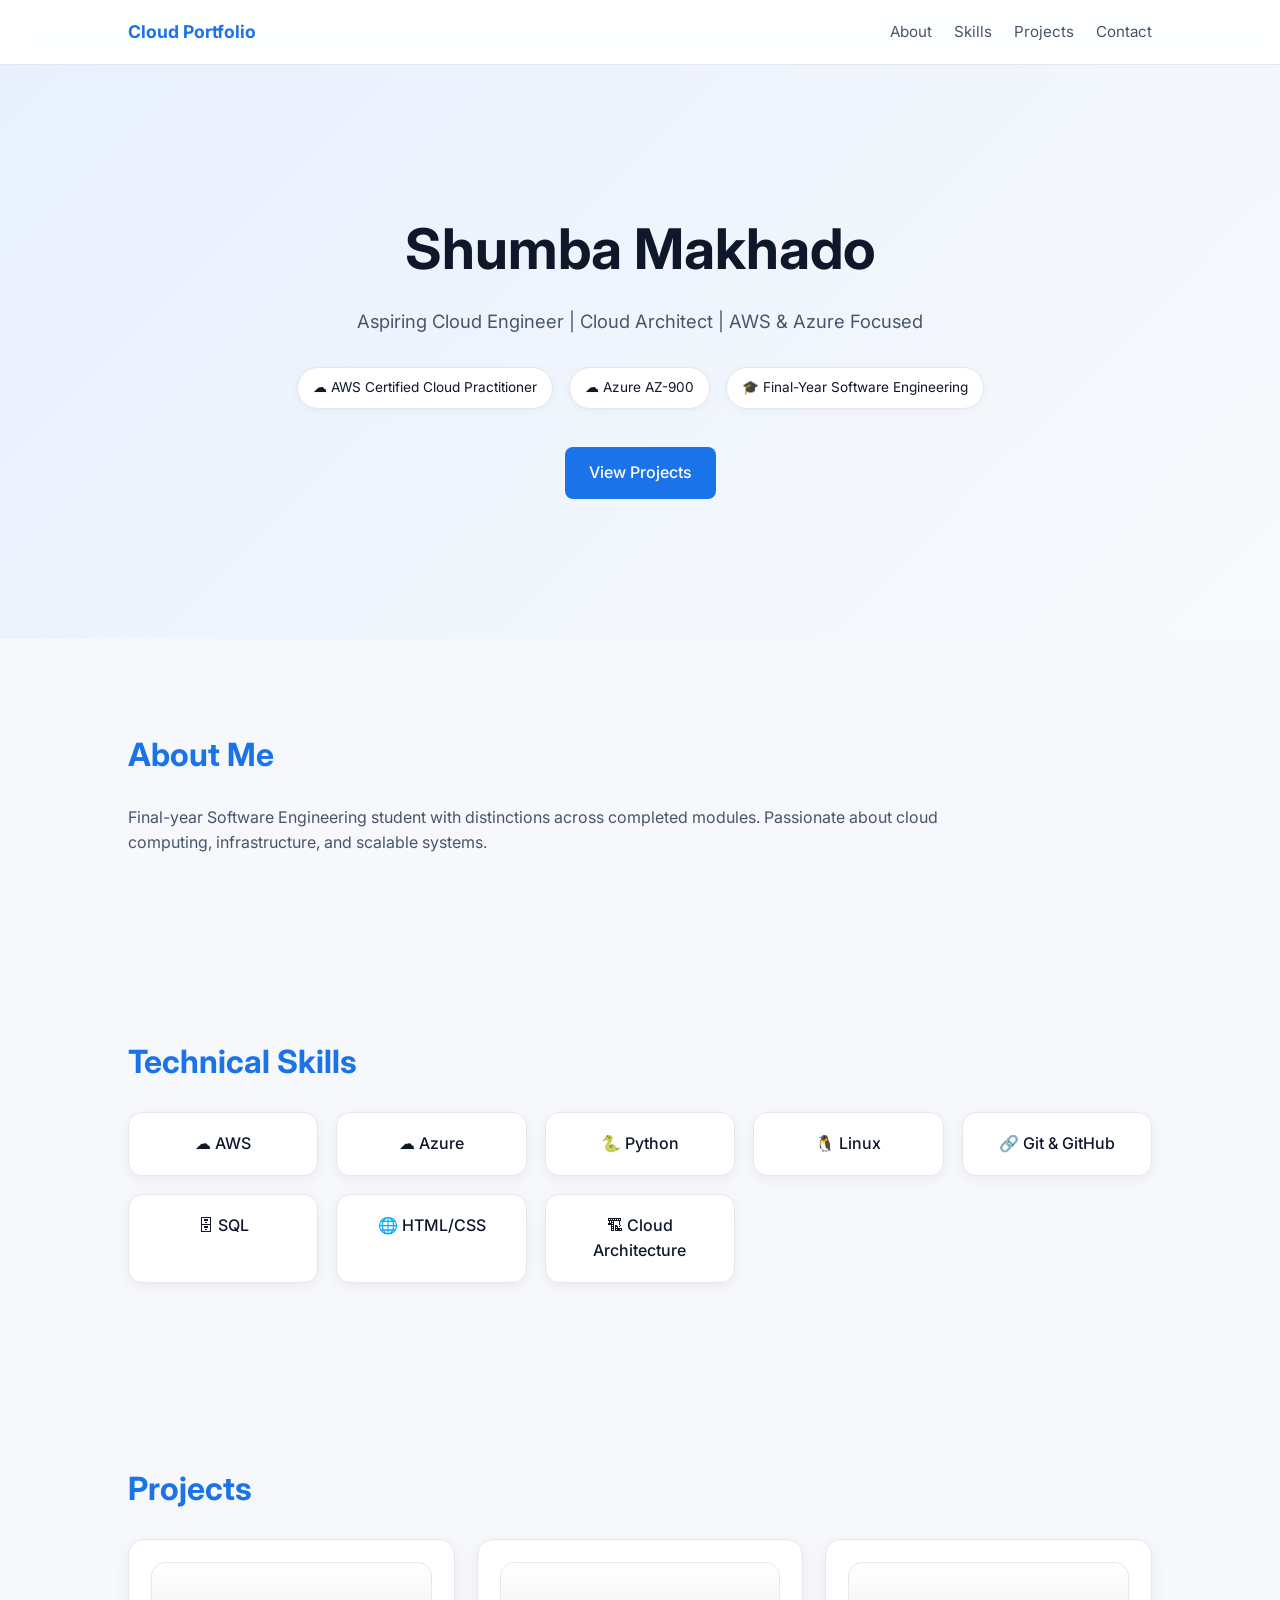
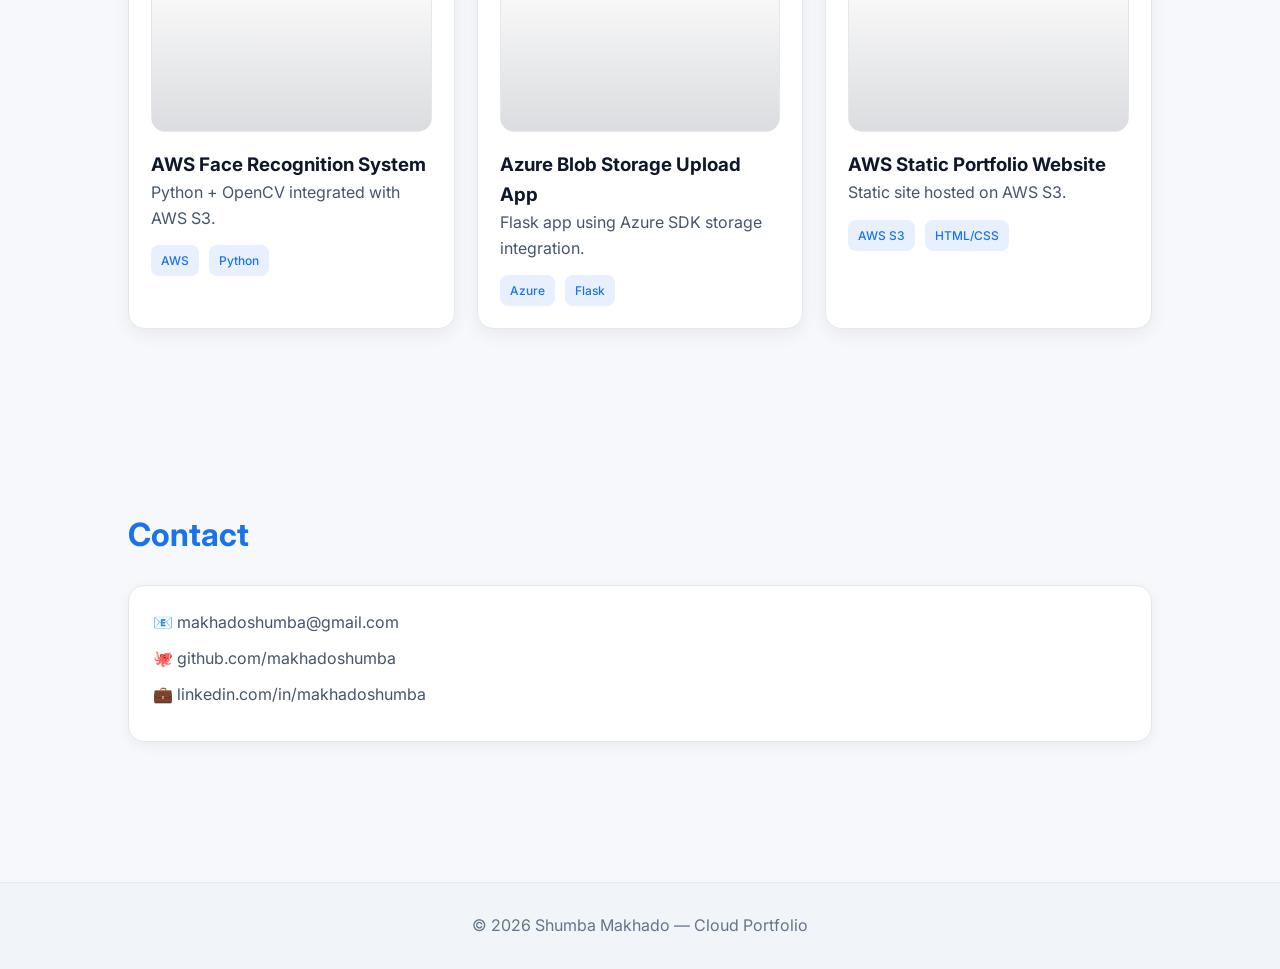
==== Aws static website.html @ bc341197 "Initial cloud portfolio website" ====
<!DOCTYPE html>
<html lang="en">
<head>
  <meta charset="UTF-8" />
  <meta name="viewport" content="width=device-width, initial-scale=1.0"/>
  <title>Shumba Makhado | Cloud Engineer</title>

  <!-- ☁ CLOUD FAVICON (LOGO) -->
  <link rel="icon" type="image/svg+xml"
  href="data:image/svg+xml,
  <svg xmlns='http://www.w3.org/2000/svg' viewBox='0 0 100 100'>
    <rect width='100' height='100' fill='white'/>

    <path d='M30 65
             C20 65 15 58 15 50
             C15 42 22 36 30 37
             C33 28 42 24 50 28
             C58 24 67 28 70 37
             C78 36 85 42 85 50
             C85 58 80 65 70 65
             Z'
          fill='%231a73e8'/>

    <text x='50%' y='60%'
          text-anchor='middle'
          font-size='28'
          fill='white'
          font-family='Arial'
          font-weight='700'>
      C
    </text>

  </svg>">

  <!-- FONT -->
  <link href="https://fonts.googleapis.com/css2?family=Inter:wght@300;400;500;600;700&display=swap" rel="stylesheet">

  <style>

    *{
      margin:0;
      padding:0;
      box-sizing:border-box;
      font-family:'Inter',sans-serif;
    }

    html{
      scroll-behavior:smooth;
    }

    body{
      background:#f6f8fc;
      color:#0f172a;
      line-height:1.6;
    }

    /* NAV */
    nav{
      display:flex;
      justify-content:space-between;
      align-items:center;
      padding:18px 10%;
      background:rgba(255,255,255,0.9);
      backdrop-filter:blur(10px);
      position:sticky;
      top:0;
      border-bottom:1px solid #e5e7eb;
      z-index:1000;
    }

    .logo{
      font-size:1.1rem;
      font-weight:700;
      color:#1a73e8;
    }

    .links a{
      margin-left:18px;
      text-decoration:none;
      color:#475569;
      font-size:0.95rem;
      transition:0.2s;
    }

    .links a:hover{
      color:#1a73e8;
    }

    /* HERO */
    .hero{
      text-align:center;
      padding:140px 20px;
      background:linear-gradient(135deg,#e8f0fe,#f8fafc);
    }

    .hero h1{
      font-size:3.5rem;
      font-weight:700;
    }

    .hero p{
      margin-top:12px;
      font-size:1.15rem;
      color:#475569;
    }

    .badges{
      margin-top:25px;
    }

    .badges span{
      display:inline-block;
      margin:6px;
      padding:9px 15px;
      background:white;
      border:1px solid #e5e7eb;
      border-radius:999px;
      font-size:0.85rem;
      box-shadow:0 2px 10px rgba(0,0,0,0.04);
    }

    .btn{
      display:inline-block;
      margin-top:32px;
      padding:13px 24px;
      background:#1a73e8;
      color:white;
      border-radius:8px;
      text-decoration:none;
      font-weight:500;
      transition:0.2s;
    }

    .btn:hover{
      background:#1558b0;
      transform:translateY(-2px);
    }

    /* SECTIONS */
    section{
      padding:90px 10%;
    }

    h2{
      font-size:2rem;
      margin-bottom:25px;
      color:#1a73e8;
    }

    section p{
      max-width:850px;
      color:#475569;
    }

    /* SKILLS */
    .grid{
      display:grid;
      grid-template-columns:repeat(auto-fit,minmax(160px,1fr));
      gap:18px;
    }

    .grid div{
      background:white;
      padding:18px;
      border-radius:14px;
      border:1px solid #e5e7eb;
      text-align:center;
      box-shadow:0 4px 14px rgba(0,0,0,0.05);
      font-weight:500;
      transition:0.2s;
    }

    .grid div:hover{
      transform:translateY(-4px);
    }

    /* PROJECTS */
    .projects-grid{
      display:grid;
      grid-template-columns:repeat(auto-fit,minmax(320px,1fr));
      gap:22px;
    }

    .card{
      background:white;
      padding:22px;
      border-radius:16px;
      border:1px solid #e5e7eb;
      box-shadow:0 6px 18px rgba(0,0,0,0.06);
      transition:0.25s;
      height:100%;
    }

    .card:hover{
      transform:translateY(-6px);
      box-shadow:0 12px 28px rgba(0,0,0,0.08);
    }

    .card-link{
      text-decoration:none;
      color:inherit;
      display:block;
    }

    /* THUMBNAILS */
    .thumbnail{
      height:170px;
      border-radius:14px;
      margin-bottom:18px;
      background-size:cover;
      background-position:center;
      position:relative;
      overflow:hidden;
      border:1px solid #e5e7eb;
    }

    .thumbnail::after{
      content:"";
      position:absolute;
      inset:0;
      background:linear-gradient(to bottom, rgba(255,255,255,0.05), rgba(15,23,42,0.15));
    }

    .aws-thumb{
      background-image:url('https://images.unsplash.com/photo-1451187580459-43490279c0fa?q=80&w=1200&auto=format&fit=crop');
    }

    .azure-thumb{
      background-image:url('https://images.unsplash.com/photo-1558494949-ef010cbdcc31?q=80&w=1200&auto=format&fit=crop');
    }

    .website-thumb{
      background-image:url('https://images.unsplash.com/photo-1460925895917-afdab827c52f?q=80&w=1200&auto=format&fit=crop');
    }

    /* TAGS */
    .tag{
      display:inline-block;
      margin-top:14px;
      margin-right:6px;
      padding:6px 10px;
      background:#e8f0fe;
      color:#1a73e8;
      border-radius:8px;
      font-size:0.75rem;
      font-weight:500;
    }

    /* CONTACT */
    .contact-card{
      background:white;
      padding:24px;
      border-radius:16px;
      border:1px solid #e5e7eb;
      box-shadow:0 4px 14px rgba(0,0,0,0.05);
    }

    .contact-card p{
      margin-bottom:10px;
    }

    /* FOOTER */
    footer{
      text-align:center;
      padding:30px;
      background:#f1f5f9;
      border-top:1px solid #e5e7eb;
      color:#64748b;
      margin-top:50px;
    }

    /* MOBILE */
    @media(max-width:768px){
      .hero h1{ font-size:2.5rem; }

      nav{
        flex-direction:column;
        gap:15px;
      }

      .links{
        display:flex;
        flex-wrap:wrap;
        justify-content:center;
      }
    }

  </style>
</head>

<body>

<!-- NAV -->
<nav>
  <div class="logo">Cloud Portfolio</div>
  <div class="links">
    <a href="#about">About</a>
    <a href="#skills">Skills</a>
    <a href="#projects">Projects</a>
    <a href="#contact">Contact</a>
  </div>
</nav>

<!-- HERO -->
<header class="hero">
  <h1>Shumba Makhado</h1>
  <p>Aspiring Cloud Engineer | Cloud Architect | AWS & Azure Focused</p>

  <div class="badges">
    <span>☁ AWS Certified Cloud Practitioner</span>
    <span>☁ Azure AZ-900</span>
    <span>🎓 Final-Year Software Engineering</span>
  </div>

  <a href="#projects" class="btn">View Projects</a>
</header>

<!-- ABOUT -->
<section id="about">
  <h2>About Me</h2>
  <p>
    Final-year Software Engineering student with distinctions across completed modules.
    Passionate about cloud computing, infrastructure, and scalable systems.
  </p>
</section>

<!-- SKILLS -->
<section id="skills">
  <h2>Technical Skills</h2>

  <div class="grid">
    <div>☁ AWS</div>
    <div>☁ Azure</div>
    <div>🐍 Python</div>
    <div>🐧 Linux</div>
    <div>🔗 Git & GitHub</div>
    <div>🗄 SQL</div>
    <div>🌐 HTML/CSS</div>
    <div>🏗 Cloud Architecture</div>
  </div>
</section>

<!-- PROJECTS -->
<section id="projects">
  <h2>Projects</h2>

  <div class="projects-grid">

    <a href="https://github.com/makhadoshumba/face-recognition-aws" class="card-link" target="_blank">
      <div class="card">
        <div class="thumbnail aws-thumb"></div>
        <h3>AWS Face Recognition System</h3>
        <p>Python + OpenCV integrated with AWS S3.</p>
        <span class="tag">AWS</span>
        <span class="tag">Python</span>
      </div>
    </a>

    <a href="https://github.com/makhadoshumba/azure-blob-upload" class="card-link" target="_blank">
      <div class="card">
        <div class="thumbnail azure-thumb"></div>
        <h3>Azure Blob Storage Upload App</h3>
        <p>Flask app using Azure SDK storage integration.</p>
        <span class="tag">Azure</span>
        <span class="tag">Flask</span>
      </div>
    </a>

    <a href="https://github.com/makhadoshumba/aws-static-website" class="card-link" target="_blank">
      <div class="card">
        <div class="thumbnail website-thumb"></div>
        <h3>AWS Static Portfolio Website</h3>
        <p>Static site hosted on AWS S3.</p>
        <span class="tag">AWS S3</span>
        <span class="tag">HTML/CSS</span>
      </div>
    </a>

  </div>
</section>

<!-- CONTACT -->
<section id="contact">
  <h2>Contact</h2>

  <div class="contact-card">
    <p>📧 makhadoshumba@gmail.com</p>
    <p>🐙 github.com/makhadoshumba</p>
    <p>💼 linkedin.com/in/makhadoshumba</p>
  </div>
</section>

<!-- FOOTER -->
<footer>
  <p>© 2026 Shumba Makhado — Cloud Portfolio</p>
</footer>

</body>
</html>
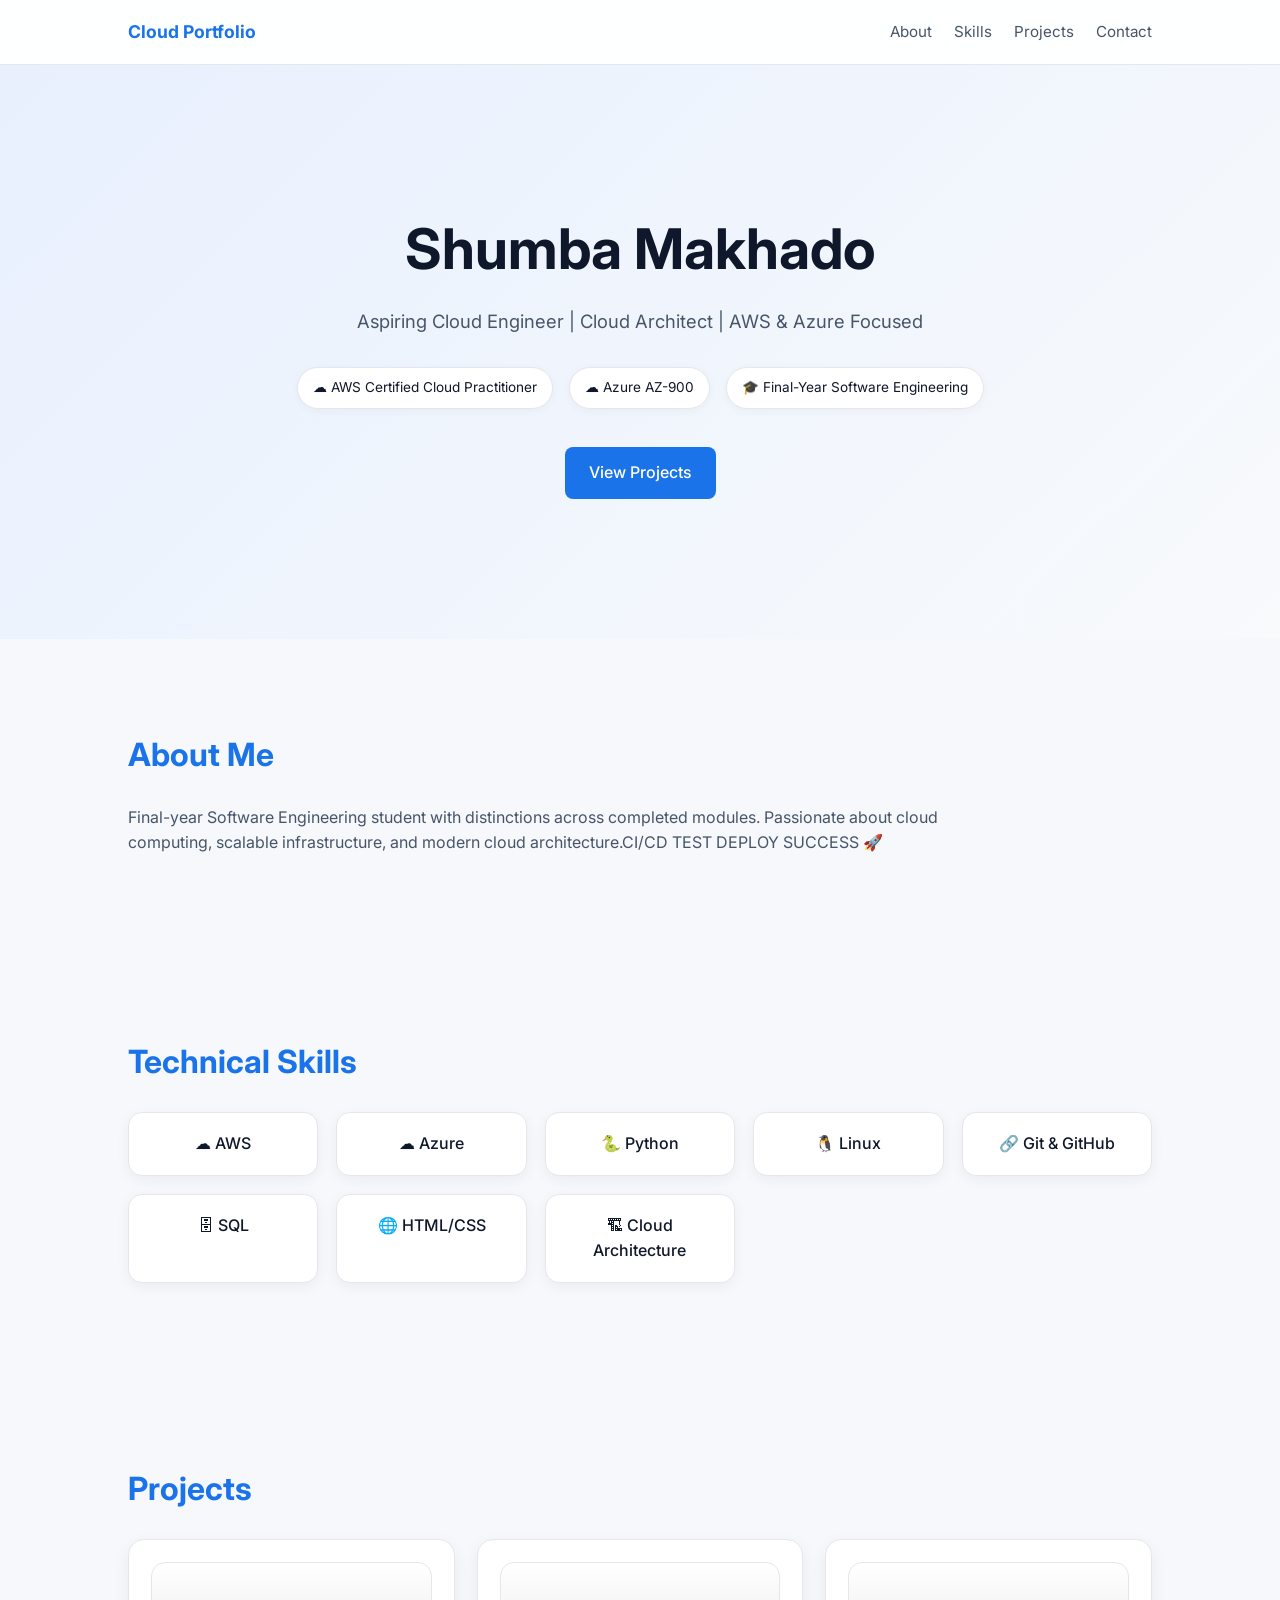
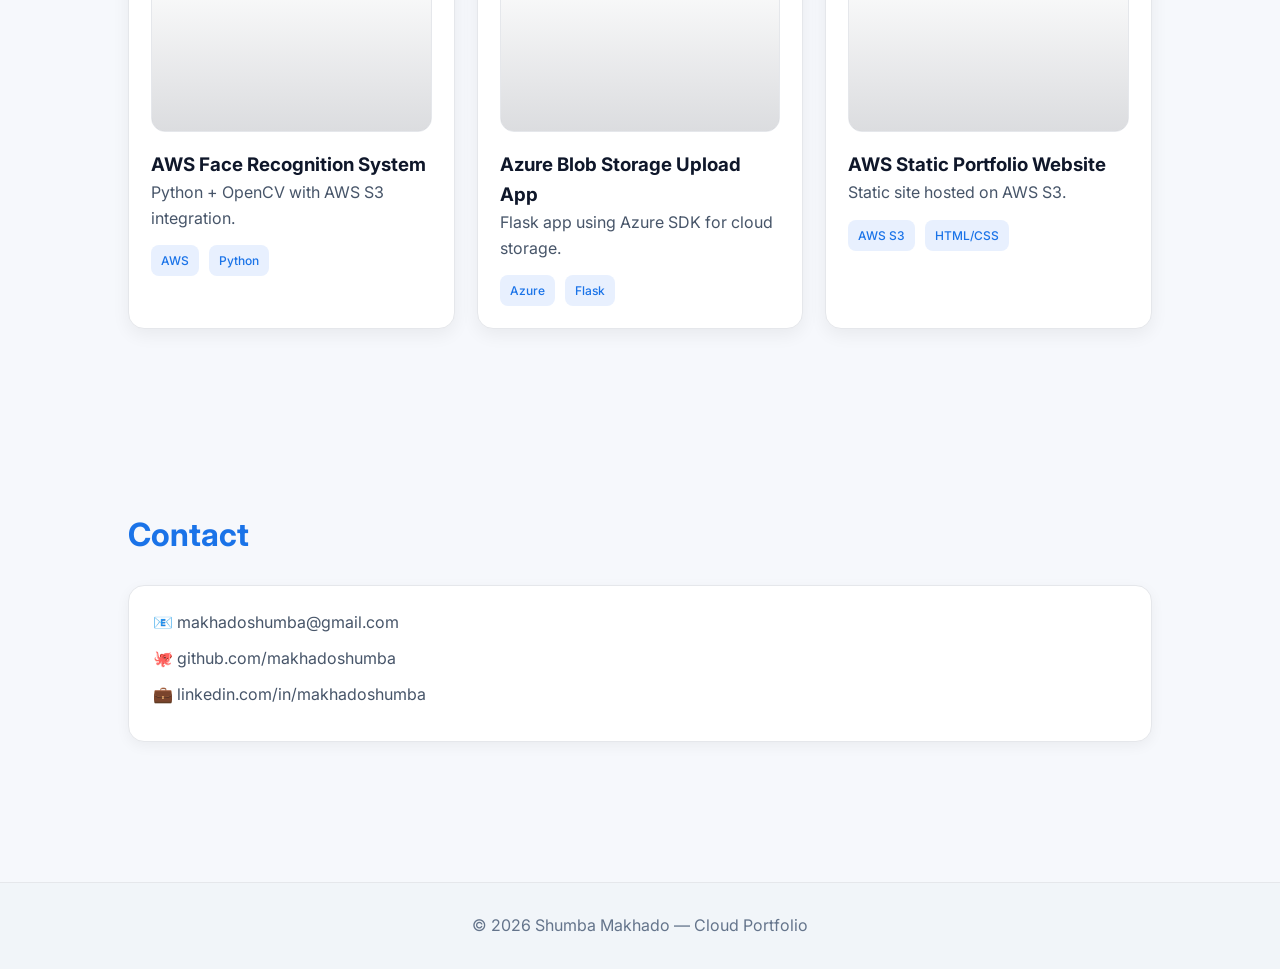
==== commit 3e5f90dc: "test ci cd pipeline" ====
--- a/Aws static website.html
+++ b/Aws static website.html
@@ -5,34 +5,12 @@
   <meta name="viewport" content="width=device-width, initial-scale=1.0"/>
   <title>Shumba Makhado | Cloud Engineer</title>
 
-  <!-- ☁ CLOUD FAVICON (LOGO) -->
-  <link rel="icon" type="image/svg+xml"
-  href="data:image/svg+xml,
-  <svg xmlns='http://www.w3.org/2000/svg' viewBox='0 0 100 100'>
-    <rect width='100' height='100' fill='white'/>
-
-    <path d='M30 65
-             C20 65 15 58 15 50
-             C15 42 22 36 30 37
-             C33 28 42 24 50 28
-             C58 24 67 28 70 37
-             C78 36 85 42 85 50
-             C85 58 80 65 70 65
-             Z'
-          fill='%231a73e8'/>
-
-    <text x='50%' y='60%'
-          text-anchor='middle'
-          font-size='28'
-          fill='white'
-          font-family='Arial'
-          font-weight='700'>
-      C
-    </text>
-
-  </svg>">
-
-  <!-- FONT -->
+  <!-- FAVICON -->
+  <link rel="icon"
+  type="image/png"
+  href="https://cdn-icons-png.flaticon.com/512/4144/4144416.png">
+
+  <!-- GOOGLE FONT -->
   <link href="https://fonts.googleapis.com/css2?family=Inter:wght@300;400;500;600;700&display=swap" rel="stylesheet">
 
   <style>
@@ -78,15 +56,15 @@
       margin-left:18px;
       text-decoration:none;
       color:#475569;
+      transition:0.2s;
       font-size:0.95rem;
-      transition:0.2s;
     }
 
     .links a:hover{
       color:#1a73e8;
     }
 
-    /* HERO */
+    /* HERO (NO IMAGE NOW) */
     .hero{
       text-align:center;
       padding:140px 20px;
@@ -96,6 +74,7 @@
     .hero h1{
       font-size:3.5rem;
       font-weight:700;
+      color:#0f172a;
     }
 
     .hero p{
@@ -104,6 +83,7 @@
       color:#475569;
     }
 
+    /* BADGES */
     .badges{
       margin-top:25px;
     }
@@ -119,6 +99,7 @@
       box-shadow:0 2px 10px rgba(0,0,0,0.04);
     }
 
+    /* BUTTON */
     .btn{
       display:inline-block;
       margin-top:32px;
@@ -166,8 +147,8 @@
       border:1px solid #e5e7eb;
       text-align:center;
       box-shadow:0 4px 14px rgba(0,0,0,0.05);
+      transition:0.2s;
       font-weight:500;
-      transition:0.2s;
     }
 
     .grid div:hover{
@@ -218,17 +199,24 @@
       content:"";
       position:absolute;
       inset:0;
-      background:linear-gradient(to bottom, rgba(255,255,255,0.05), rgba(15,23,42,0.15));
-    }
-
+      background:linear-gradient(
+        to bottom,
+        rgba(255,255,255,0.05),
+        rgba(15,23,42,0.15)
+      );
+    }
+
+    /* AWS IMAGE */
     .aws-thumb{
       background-image:url('https://images.unsplash.com/photo-1451187580459-43490279c0fa?q=80&w=1200&auto=format&fit=crop');
     }
 
+    /* AZURE IMAGE */
     .azure-thumb{
       background-image:url('https://images.unsplash.com/photo-1558494949-ef010cbdcc31?q=80&w=1200&auto=format&fit=crop');
     }
 
+    /* WEBSITE IMAGE */
     .website-thumb{
       background-image:url('https://images.unsplash.com/photo-1460925895917-afdab827c52f?q=80&w=1200&auto=format&fit=crop');
     }
@@ -271,7 +259,6 @@
 
     /* MOBILE */
     @media(max-width:768px){
-      .hero h1{ font-size:2.5rem; }
 
       nav{
         flex-direction:column;
@@ -283,6 +270,14 @@
         flex-wrap:wrap;
         justify-content:center;
       }
+
+      .hero h1{
+        font-size:2.5rem;
+      }
+
+      section{
+        padding:70px 7%;
+      }
     }
 
   </style>
@@ -293,6 +288,7 @@
 <!-- NAV -->
 <nav>
   <div class="logo">Cloud Portfolio</div>
+
   <div class="links">
     <a href="#about">About</a>
     <a href="#skills">Skills</a>
@@ -301,10 +297,14 @@
   </div>
 </nav>
 
-<!-- HERO -->
+<!-- HERO (NO IMAGE) -->
 <header class="hero">
+
   <h1>Shumba Makhado</h1>
-  <p>Aspiring Cloud Engineer | Cloud Architect | AWS & Azure Focused</p>
+
+  <p>
+    Aspiring Cloud Engineer | Cloud Architect | AWS & Azure Focused 
+  </p>
 
   <div class="badges">
     <span>☁ AWS Certified Cloud Practitioner</span>
@@ -313,18 +313,18 @@
   </div>
 
   <a href="#projects" class="btn">View Projects</a>
+
 </header>
 
-<!-- ABOUT -->
+<!-- REST OF SITE (UNCHANGED) -->
 <section id="about">
   <h2>About Me</h2>
   <p>
     Final-year Software Engineering student with distinctions across completed modules.
-    Passionate about cloud computing, infrastructure, and scalable systems.
+    Passionate about cloud computing, scalable infrastructure, and modern cloud architecture.CI/CD TEST DEPLOY SUCCESS 🚀
   </p>
 </section>
 
-<!-- SKILLS -->
 <section id="skills">
   <h2>Technical Skills</h2>
 
@@ -340,7 +340,6 @@
   </div>
 </section>
 
-<!-- PROJECTS -->
 <section id="projects">
   <h2>Projects</h2>
 
@@ -350,7 +349,7 @@
       <div class="card">
         <div class="thumbnail aws-thumb"></div>
         <h3>AWS Face Recognition System</h3>
-        <p>Python + OpenCV integrated with AWS S3.</p>
+        <p>Python + OpenCV with AWS S3 integration.</p>
         <span class="tag">AWS</span>
         <span class="tag">Python</span>
       </div>
@@ -360,7 +359,7 @@
       <div class="card">
         <div class="thumbnail azure-thumb"></div>
         <h3>Azure Blob Storage Upload App</h3>
-        <p>Flask app using Azure SDK storage integration.</p>
+        <p>Flask app using Azure SDK for cloud storage.</p>
         <span class="tag">Azure</span>
         <span class="tag">Flask</span>
       </div>
@@ -379,7 +378,6 @@
   </div>
 </section>
 
-<!-- CONTACT -->
 <section id="contact">
   <h2>Contact</h2>
 
@@ -390,7 +388,6 @@
   </div>
 </section>
 
-<!-- FOOTER -->
 <footer>
   <p>© 2026 Shumba Makhado — Cloud Portfolio</p>
 </footer>
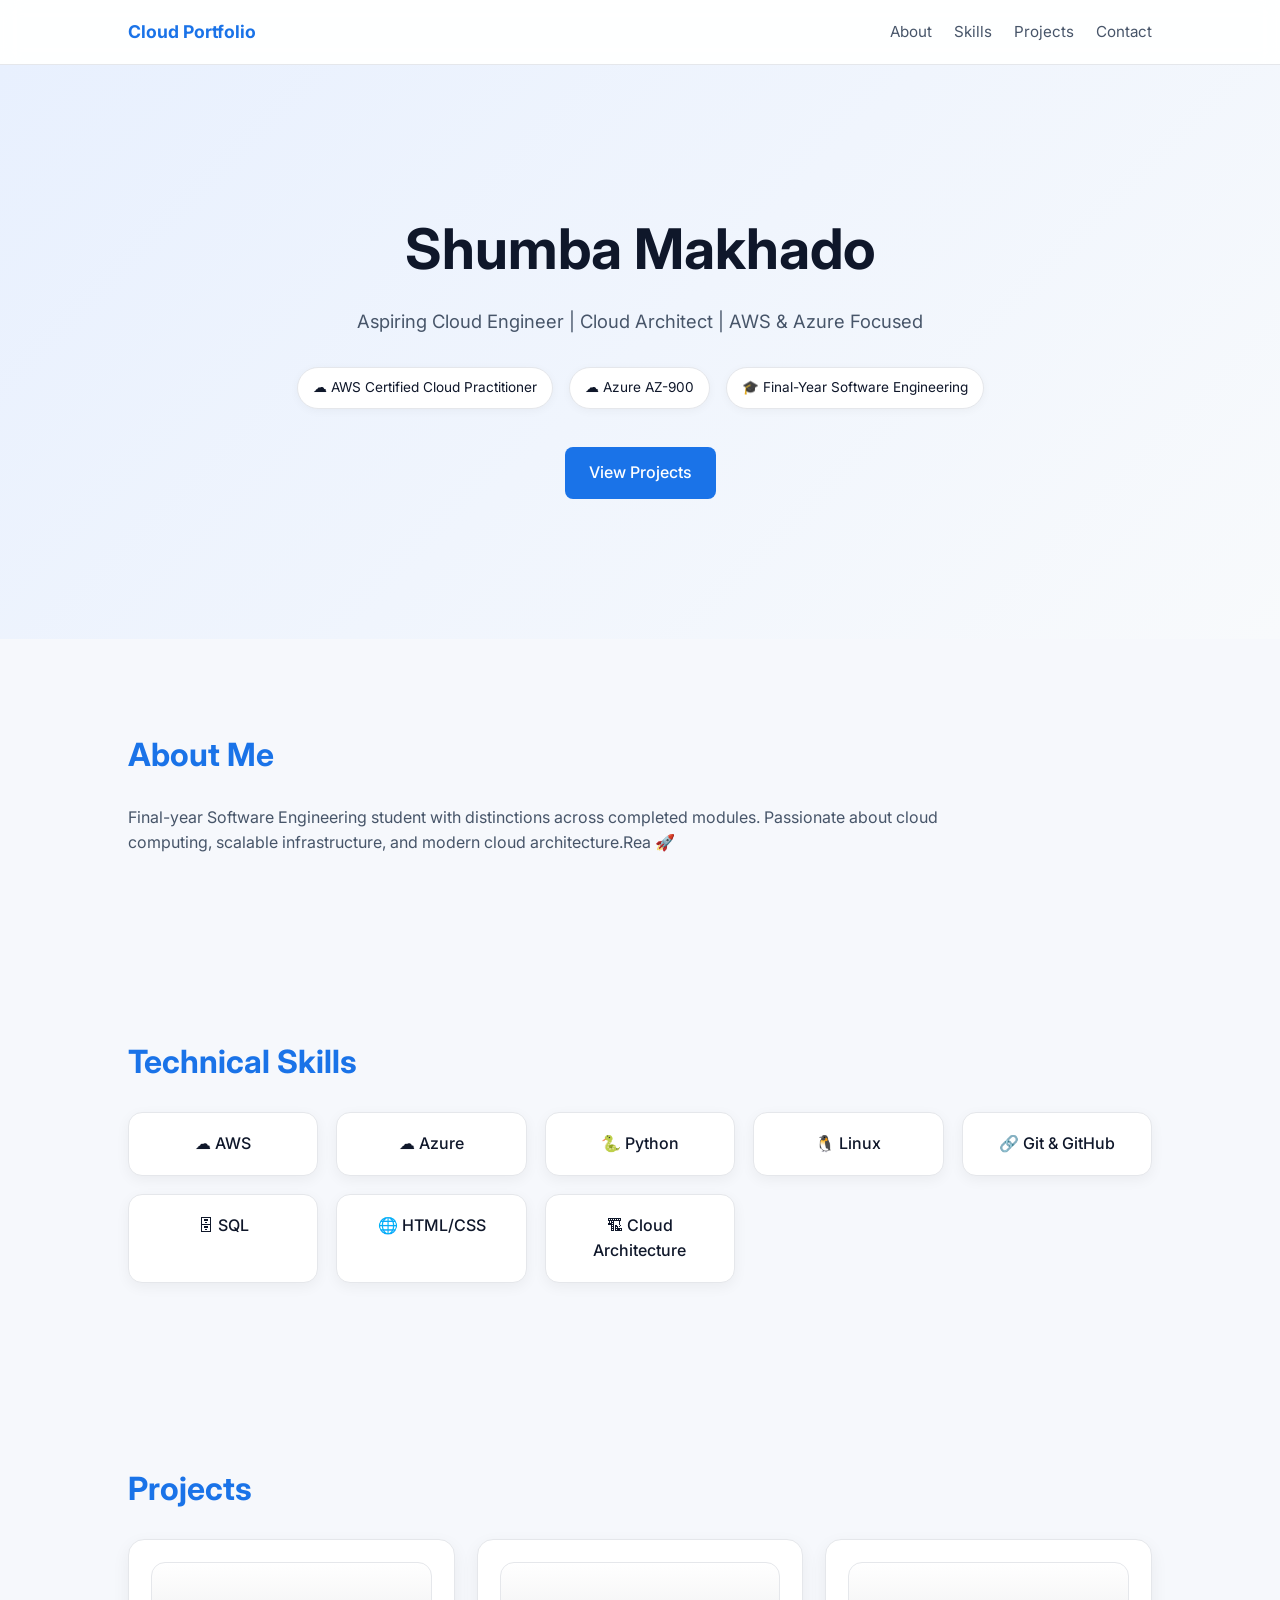
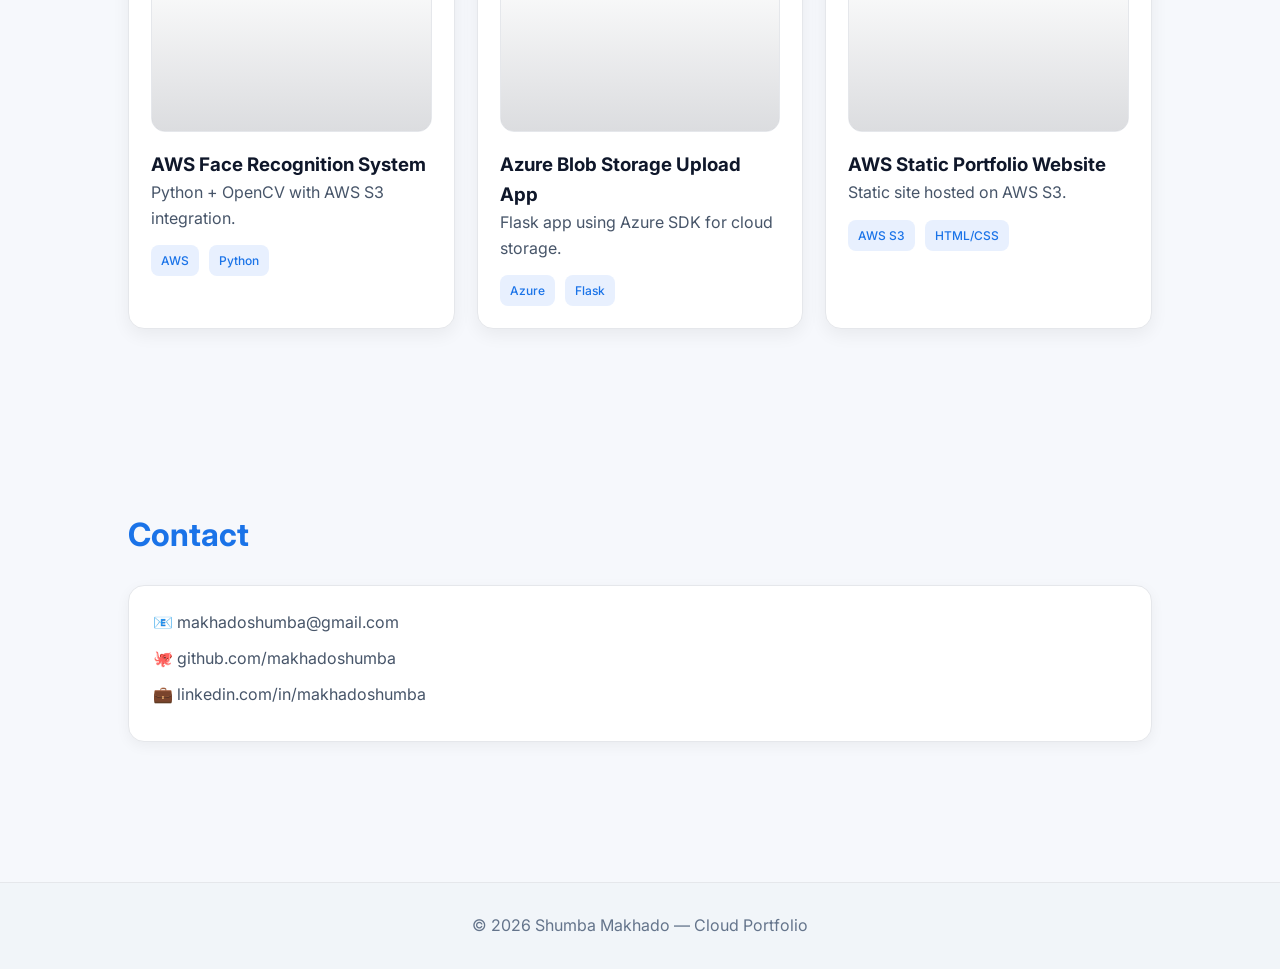
==== commit 292f2387: "updated portfolio design" ====
--- a/Aws static website.html
+++ b/Aws static website.html
@@ -321,7 +321,7 @@
   <h2>About Me</h2>
   <p>
     Final-year Software Engineering student with distinctions across completed modules.
-    Passionate about cloud computing, scalable infrastructure, and modern cloud architecture.CI/CD TEST DEPLOY SUCCESS 🚀
+    Passionate about cloud computing, scalable infrastructure, and modern cloud architecture.Rea  🚀
   </p>
 </section>
 
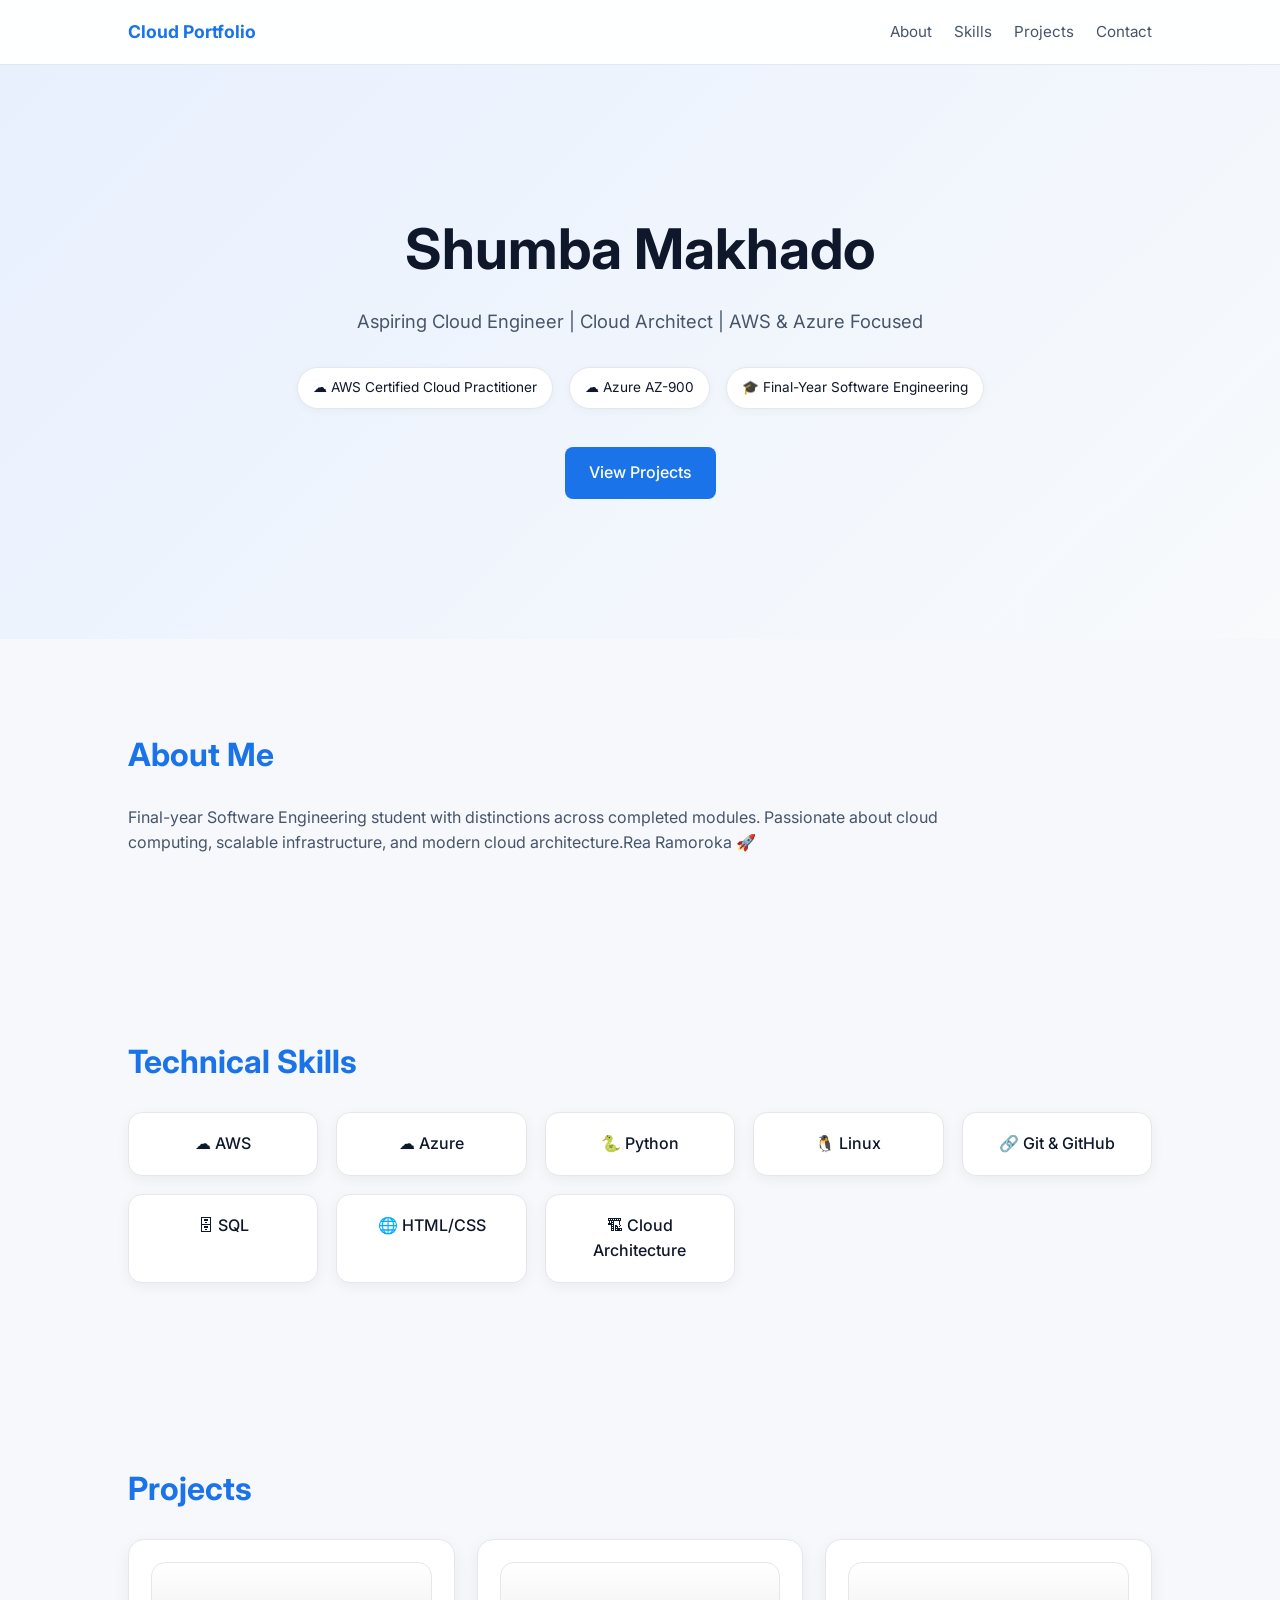
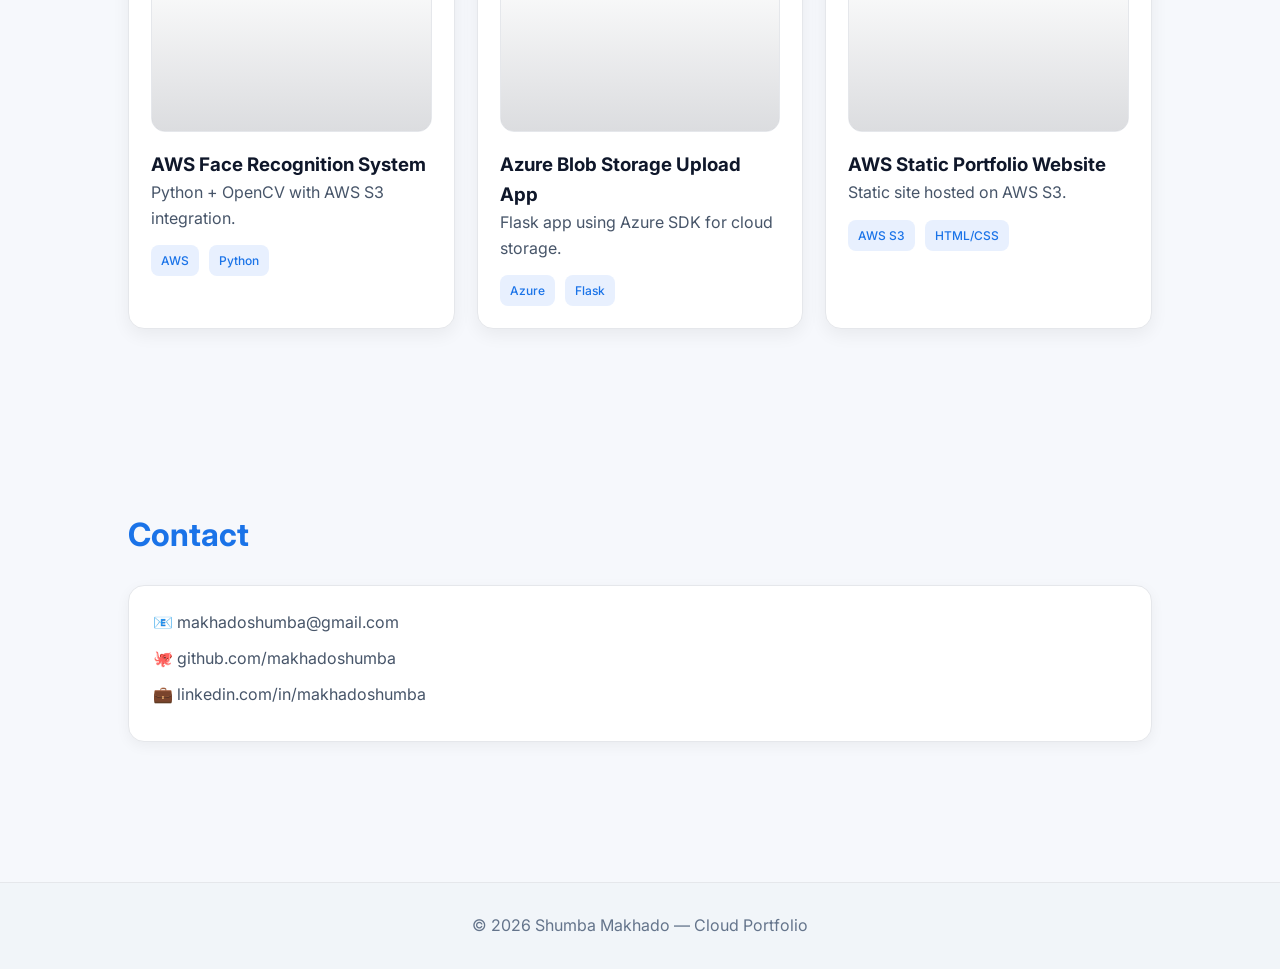
==== commit cfcfefbd: "update" ====
--- a/Aws static website.html
+++ b/Aws static website.html
@@ -321,7 +321,7 @@
   <h2>About Me</h2>
   <p>
     Final-year Software Engineering student with distinctions across completed modules.
-    Passionate about cloud computing, scalable infrastructure, and modern cloud architecture.Rea  🚀
+    Passionate about cloud computing, scalable infrastructure, and modern cloud architecture.Rea Ramoroka  🚀
   </p>
 </section>
 
